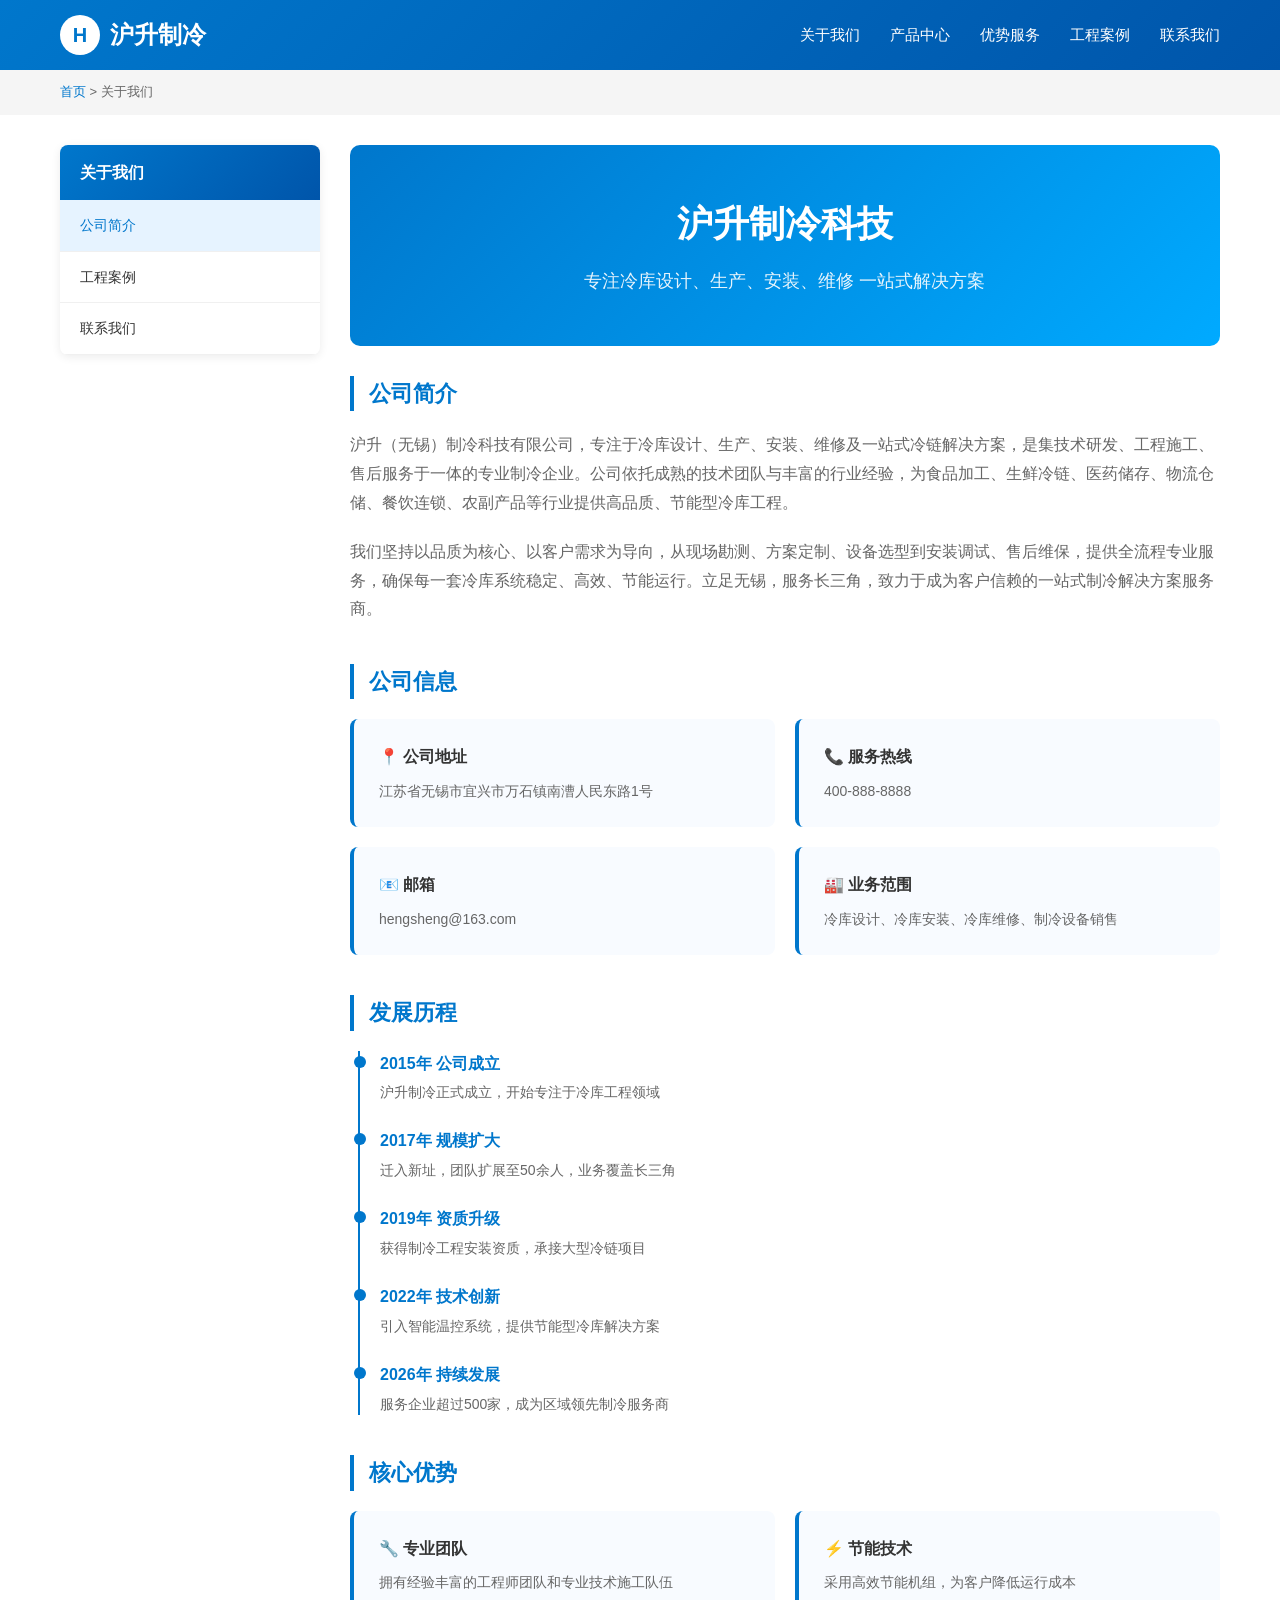
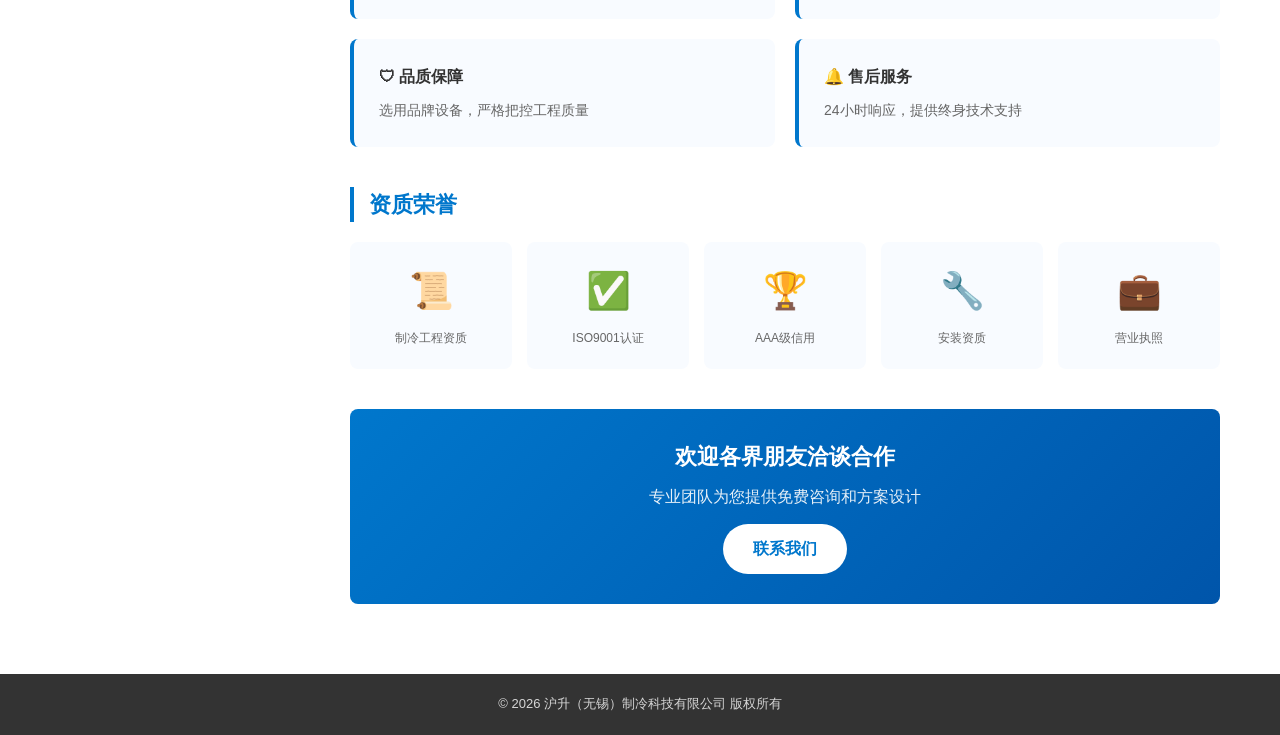
==== about.html @ b935eeec "Initial commit - 沪升制冷网站" ====
<!DOCTYPE html>
<html lang="zh-CN">
<head>
    <meta charset="UTF-8">
    <meta name="viewport" content="width=device-width, initial-scale=1.0">
    <title>关于我们_沪升制冷科技</title>
    <meta name="description" content="沪升制冷-专业冷库设计安装服务商">
    <style>
        * { margin: 0; padding: 0; box-sizing: border-box; }
        body { font-family: "Microsoft YaHei", "PingFang SC", sans-serif; color: #333; line-height: 1.6; }
        
        .header { background: linear-gradient(135deg, #0077cc 0%, #0055aa 100%); color: white; padding: 15px 0; position: fixed; top: 0; width: 100%; z-index: 1000; }
        .header-content { max-width: 1200px; margin: 0 auto; display: flex; justify-content: space-between; align-items: center; padding: 0 20px; }
        .logo { font-size: 24px; font-weight: bold; display: flex; align-items: center; }
        .logo-icon { width: 40px; height: 40px; background: white; border-radius: 50%; display: flex; align-items: center; justify-content: center; margin-right: 10px; color: #0077cc; font-weight: bold; font-size: 20px; }
        .nav { display: flex; gap: 30px; }
        .nav a { color: white; text-decoration: none; font-size: 15px; }
        
        .breadcrumb { background: #f5f5f5; padding: 12px 0; margin-top: 70px; }
        .breadcrumb-content { max-width: 1200px; margin: 0 auto; padding: 0 20px; font-size: 13px; color: #666; }
        .breadcrumb a { color: #0077cc; text-decoration: none; }
        
        .main { max-width: 1200px; margin: 0 auto; padding: 30px 20px; display: flex; gap: 30px; }
        .sidebar { width: 260px; flex-shrink: 0; }
        .sidebar-menu { background: white; border-radius: 8px; box-shadow: 0 2px 10px rgba(0,0,0,0.08); overflow: hidden; }
        .sidebar-menu h3 { background: linear-gradient(135deg, #0077cc 0%, #0055aa 100%); color: white; padding: 15px 20px; font-size: 16px; }
        .sidebar-menu ul { list-style: none; }
        .sidebar-menu li a { display: block; padding: 14px 20px; color: #333; text-decoration: none; border-bottom: 1px solid #f0f0f0; transition: all 0.3s; font-size: 14px; }
        .sidebar-menu li a:hover, .sidebar-menu li a.active { background: #e6f3ff; color: #0077cc; }
        
        .content { flex: 1; }
        
        .about-hero {
            background: linear-gradient(135deg, #0077cc 0%, #00aaff 100%);
            color: white;
            padding: 50px;
            border-radius: 10px;
            text-align: center;
            margin-bottom: 30px;
        }
        .about-hero h1 { font-size: 36px; margin-bottom: 15px; }
        .about-hero p { font-size: 18px; opacity: 0.9; }
        
        .section { margin-bottom: 40px; }
        .section h2 { font-size: 22px; color: #0077cc; border-left: 4px solid #0077cc; padding-left: 15px; margin-bottom: 20px; }
        
        .company-info { display: grid; grid-template-columns: repeat(2, 1fr); gap: 20px; }
        .info-card {
            background: #f8fbff;
            padding: 25px;
            border-radius: 8px;
            border-left: 4px solid #0077cc;
        }
        .info-card h3 { color: #333; font-size: 16px; margin-bottom: 10px; }
        .info-card p { color: #666; font-size: 14px; }
        
        .timeline { position: relative; padding-left: 30px; }
        .timeline::before {
            content: '';
            position: absolute;
            left: 8px;
            top: 0;
            bottom: 0;
            width: 2px;
            background: #0077cc;
        }
        .timeline-item { position: relative; margin-bottom: 25px; }
        .timeline-item::before {
            content: '';
            position: absolute;
            left: -26px;
            top: 5px;
            width: 12px;
            height: 12px;
            background: #0077cc;
            border-radius: 50%;
        }
        .timeline-item h4 { color: #0077cc; font-size: 16px; margin-bottom: 5px; }
        .timeline-item p { color: #666; font-size: 14px; }
        
        .team { display: grid; grid-template-columns: repeat(4, 1fr); gap: 20px; }
        .team-member {
            text-align: center;
            padding: 20px;
            background: white;
            border-radius: 10px;
            box-shadow: 0 2px 10px rgba(0,0,0,0.08);
        }
        .team-avatar {
            width: 80px;
            height: 80px;
            background: linear-gradient(135deg, #0077cc 0%, #00aaff 100%);
            border-radius: 50%;
            margin: 0 auto 15px;
            display: flex;
            align-items: center;
            justify-content: center;
            font-size: 32px;
            color: white;
        }
        .team-member h4 { color: #333; font-size: 15px; margin-bottom: 5px; }
        .team-member p { color: #666; font-size: 13px; }
        
        .honor { display: grid; grid-template-columns: repeat(5, 1fr); gap: 15px; }
        .honor-item {
            text-align: center;
            padding: 20px;
            background: #f8fbff;
            border-radius: 8px;
        }
        .honor-icon { font-size: 36px; margin-bottom: 10px; }
        .honor-item p { color: #666; font-size: 12px; }
        
        .cta {
            background: linear-gradient(135deg, #0077cc 0%, #0055aa 100%);
            color: white;
            padding: 30px;
            border-radius: 8px;
            text-align: center;
            margin-top: 30px;
        }
        .cta h3 { font-size: 22px; margin-bottom: 10px; }
        .cta p { opacity: 0.9; margin-bottom: 15px; }
        .cta-btn { display: inline-block; background: white; color: #0077cc; padding: 12px 30px; border-radius: 25px; text-decoration: none; font-weight: bold; }
        
        .footer { background: #333; color: white; text-align: center; padding: 20px; margin-top: 40px; }
        .footer p { font-size: 13px; opacity: 0.8; }
        
        @media (max-width: 768px) {
            .main { flex-direction: column; }
            .sidebar { width: 100%; }
            .company-info, .team, .honor { grid-template-columns: 1fr; }
            .nav { display: none; }
        }
    </style>
</head>
<body>
    <header class="header">
        <div class="header-content">
            <div class="logo"><div class="logo-icon">H</div><span>沪升制冷</span></div>
            <nav class="nav">
                <a href="index.html#about">关于我们</a>
                <a href="index.html#products">产品中心</a>
                <a href="index.html#advantages">优势服务</a>
                <a href="cases.html">工程案例</a>
                <a href="index.html#contact">联系我们</a>
            </nav>
        </div>
    </header>

    <div class="breadcrumb">
        <div class="breadcrumb-content">
            <a href="index.html">首页</a> > 关于我们
        </div>
    </div>

    <div class="main">
        <aside class="sidebar">
            <div class="sidebar-menu">
                <h3>关于我们</h3>
                <ul>
                    <li><a href="about.html" class="active">公司简介</a></li>
                    <li><a href="cases.html">工程案例</a></li>
                    <li><a href="index.html#contact">联系我们</a></li>
                </ul>
            </div>
        </aside>

        <main class="content">
            <div class="about-hero">
                <h1>沪升制冷科技</h1>
                <p>专注冷库设计、生产、安装、维修 一站式解决方案</p>
            </div>

            <div class="section">
                <h2>公司简介</h2>
                <p style="color: #666; line-height: 1.8; margin-bottom: 20px;">
                    沪升（无锡）制冷科技有限公司，专注于冷库设计、生产、安装、维修及一站式冷链解决方案，是集技术研发、工程施工、售后服务于一体的专业制冷企业。公司依托成熟的技术团队与丰富的行业经验，为食品加工、生鲜冷链、医药储存、物流仓储、餐饮连锁、农副产品等行业提供高品质、节能型冷库工程。
                </p>
                <p style="color: #666; line-height: 1.8;">
                    我们坚持以品质为核心、以客户需求为导向，从现场勘测、方案定制、设备选型到安装调试、售后维保，提供全流程专业服务，确保每一套冷库系统稳定、高效、节能运行。立足无锡，服务长三角，致力于成为客户信赖的一站式制冷解决方案服务商。
                </p>
            </div>

            <div class="section">
                <h2>公司信息</h2>
                <div class="company-info">
                    <div class="info-card">
                        <h3>📍 公司地址</h3>
                        <p>江苏省无锡市宜兴市万石镇南漕人民东路1号</p>
                    </div>
                    <div class="info-card">
                        <h3>📞 服务热线</h3>
                        <p>400-888-8888</p>
                    </div>
                    <div class="info-card">
                        <h3>📧 邮箱</h3>
                        <p>hengsheng@163.com</p>
                    </div>
                    <div class="info-card">
                        <h3>🏭 业务范围</h3>
                        <p>冷库设计、冷库安装、冷库维修、制冷设备销售</p>
                    </div>
                </div>
            </div>

            <div class="section">
                <h2>发展历程</h2>
                <div class="timeline">
                    <div class="timeline-item">
                        <h4>2015年 公司成立</h4>
                        <p>沪升制冷正式成立，开始专注于冷库工程领域</p>
                    </div>
                    <div class="timeline-item">
                        <h4>2017年 规模扩大</h4>
                        <p>迁入新址，团队扩展至50余人，业务覆盖长三角</p>
                    </div>
                    <div class="timeline-item">
                        <h4>2019年 资质升级</h4>
                        <p>获得制冷工程安装资质，承接大型冷链项目</p>
                    </div>
                    <div class="timeline-item">
                        <h4>2022年 技术创新</h4>
                        <p>引入智能温控系统，提供节能型冷库解决方案</p>
                    </div>
                    <div class="timeline-item">
                        <h4>2026年 持续发展</h4>
                        <p>服务企业超过500家，成为区域领先制冷服务商</p>
                    </div>
                </div>
            </div>

            <div class="section">
                <h2>核心优势</h2>
                <div class="company-info">
                    <div class="info-card">
                        <h3>🔧 专业团队</h3>
                        <p>拥有经验丰富的工程师团队和专业技术施工队伍</p>
                    </div>
                    <div class="info-card">
                        <h3>⚡ 节能技术</h3>
                        <p>采用高效节能机组，为客户降低运行成本</p>
                    </div>
                    <div class="info-card">
                        <h3>🛡 品质保障</h3>
                        <p>选用品牌设备，严格把控工程质量</p>
                    </div>
                    <div class="info-card">
                        <h3>🔔 售后服务</h3>
                        <p>24小时响应，提供终身技术支持</p>
                    </div>
                </div>
            </div>

            <div class="section">
                <h2>资质荣誉</h2>
                <div class="honor">
                    <div class="honor-item">
                        <div class="honor-icon">📜</div>
                        <p>制冷工程资质</p>
                    </div>
                    <div class="honor-item">
                        <div class="honor-icon">✅</div>
                        <p>ISO9001认证</p>
                    </div>
                    <div class="honor-item">
                        <div class="honor-icon">🏆</div>
                        <p>AAA级信用</p>
                    </div>
                    <div class="honor-item">
                        <div class="honor-icon">🔧</div>
                        <p>安装资质</p>
                    </div>
                    <div class="honor-item">
                        <div class="honor-icon">💼</div>
                        <p>营业执照</p>
                    </div>
                </div>
            </div>

            <div class="cta">
                <h3>欢迎各界朋友洽谈合作</h3>
                <p>专业团队为您提供免费咨询和方案设计</p>
                <a href="index.html#contact" class="cta-btn">联系我们</a>
            </div>
        </main>
    </div>

    <footer class="footer">
        <p>© 2026 沪升（无锡）制冷科技有限公司 版权所有</p>
    </footer>
</body>
</html>
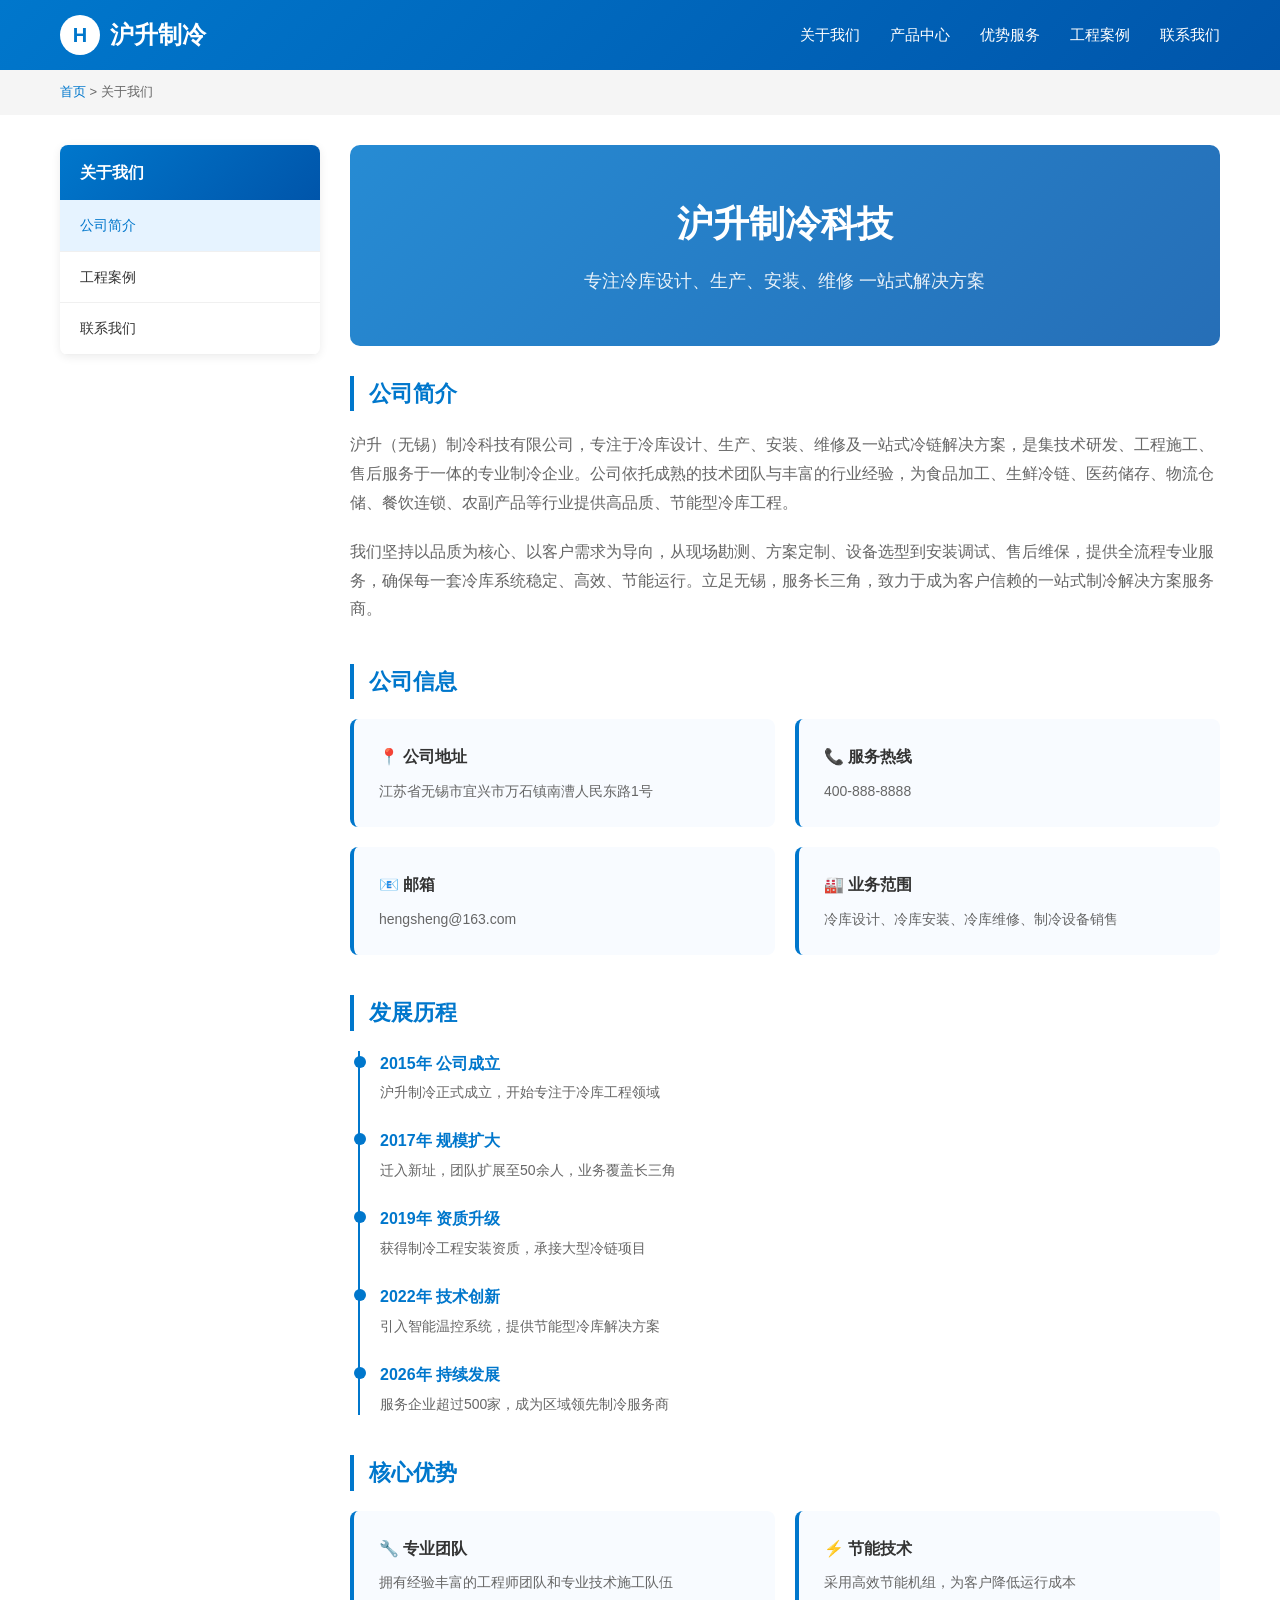
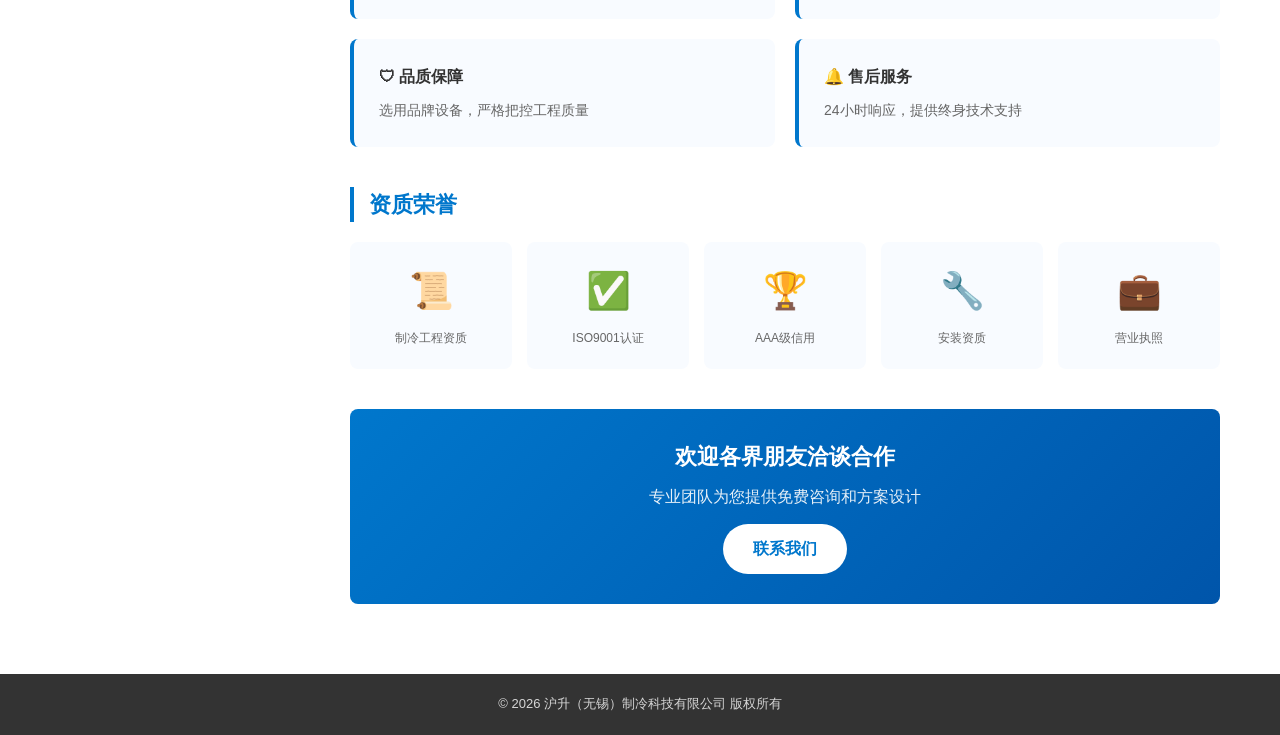
==== commit 6fd2a61b: "Update with real cold storage images from Pexels" ====
--- a/about.html
+++ b/about.html
@@ -31,7 +31,7 @@
         .content { flex: 1; }
         
         .about-hero {
-            background: linear-gradient(135deg, #0077cc 0%, #00aaff 100%);
+            background: linear-gradient(135deg, rgba(0,119,204,0.85) 0%, rgba(0,85,170,0.85) 100%), url('https://images.pexels.com/photos/4259165/pexels-photo-4259165.jpeg?w=1200&h=400&fit=crop') center/cover;
             color: white;
             padding: 50px;
             border-radius: 10px;
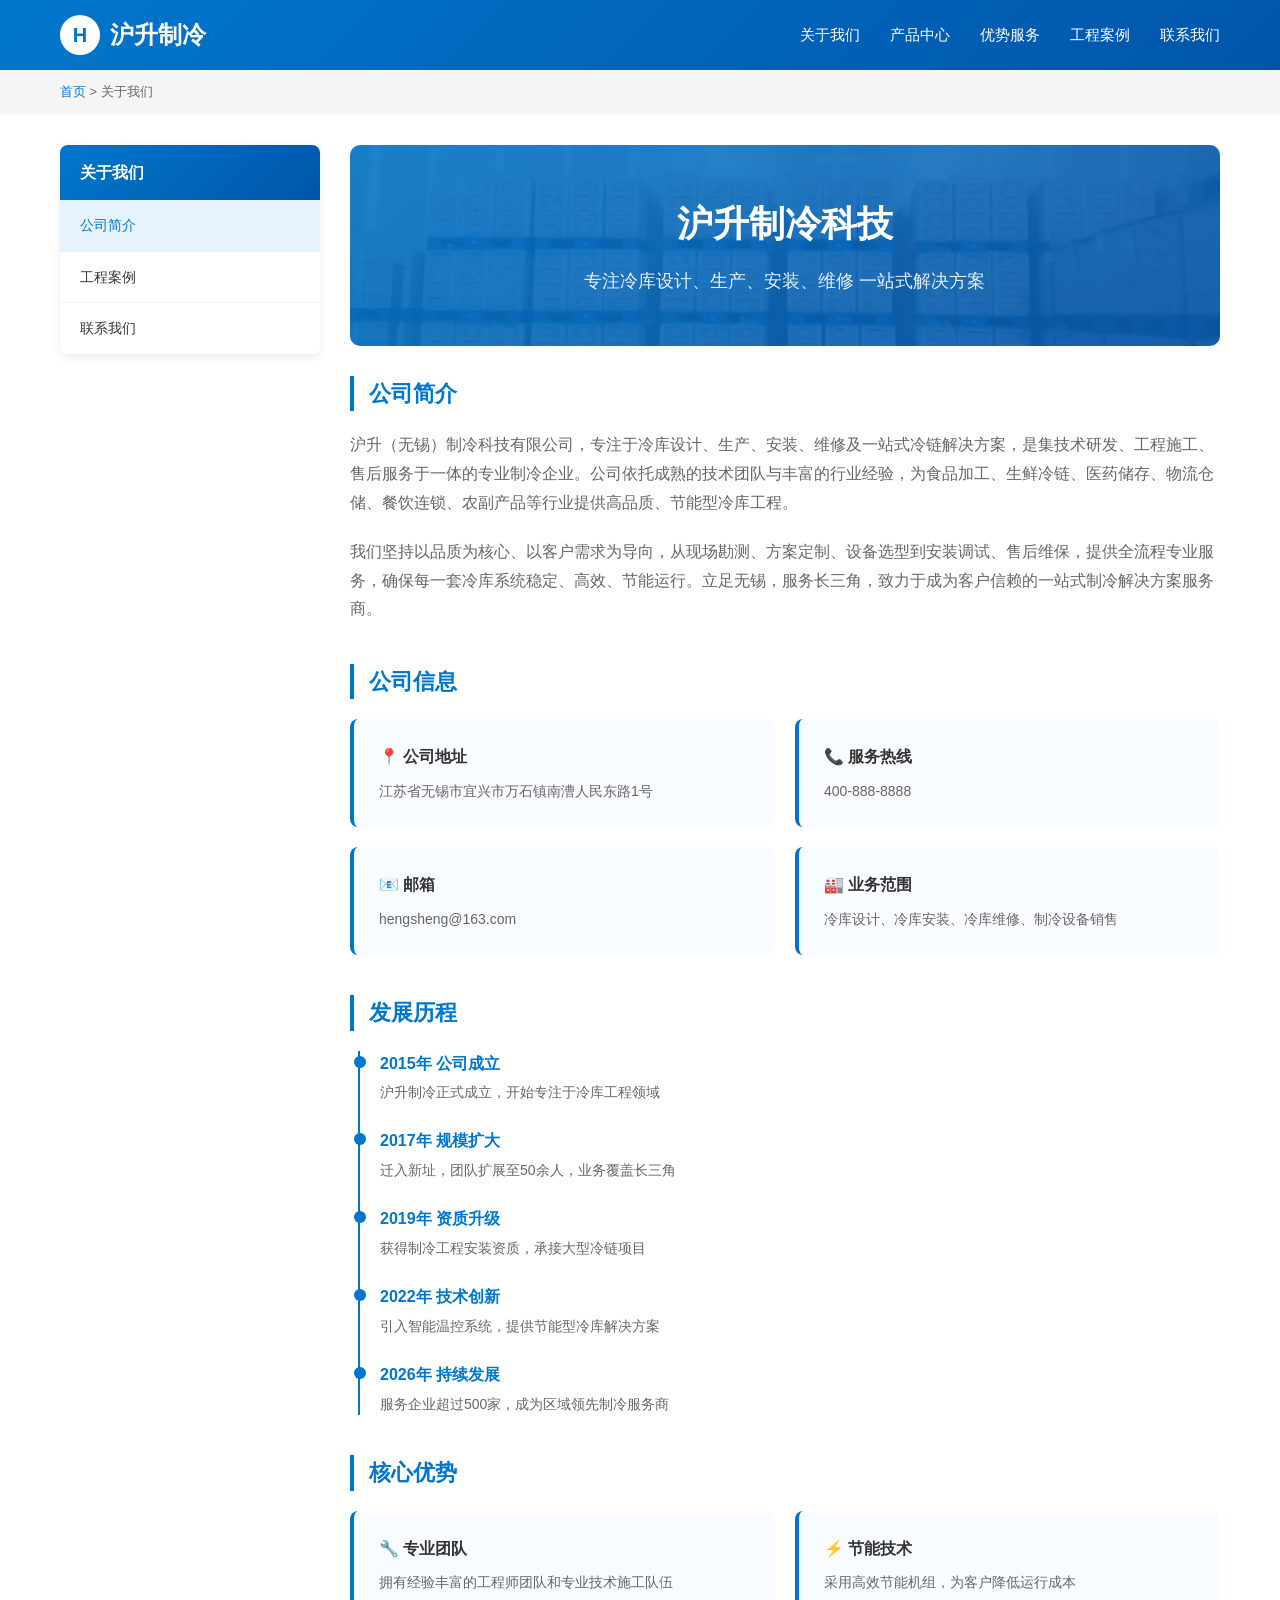
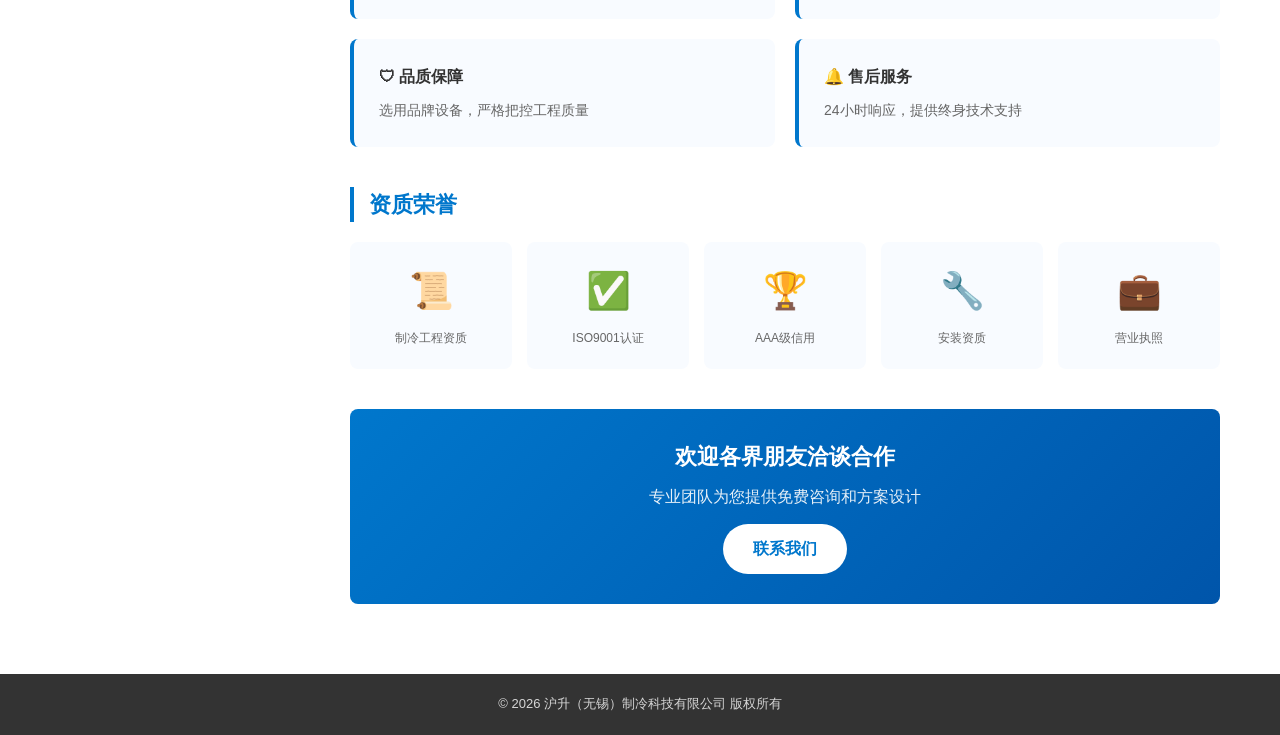
==== commit 8358e290: "Use real cold storage photos from 刘建华 account" ====
--- a/about.html
+++ b/about.html
@@ -31,7 +31,7 @@
         .content { flex: 1; }
         
         .about-hero {
-            background: linear-gradient(135deg, rgba(0,119,204,0.85) 0%, rgba(0,85,170,0.85) 100%), url('https://images.pexels.com/photos/4259165/pexels-photo-4259165.jpeg?w=1200&h=400&fit=crop') center/cover;
+            background: linear-gradient(135deg, rgba(0,119,204,0.85) 0%, rgba(0,85,170,0.85) 100%), url('images/保鲜冷库1.jpg') center/cover;
             color: white;
             padding: 50px;
             border-radius: 10px;
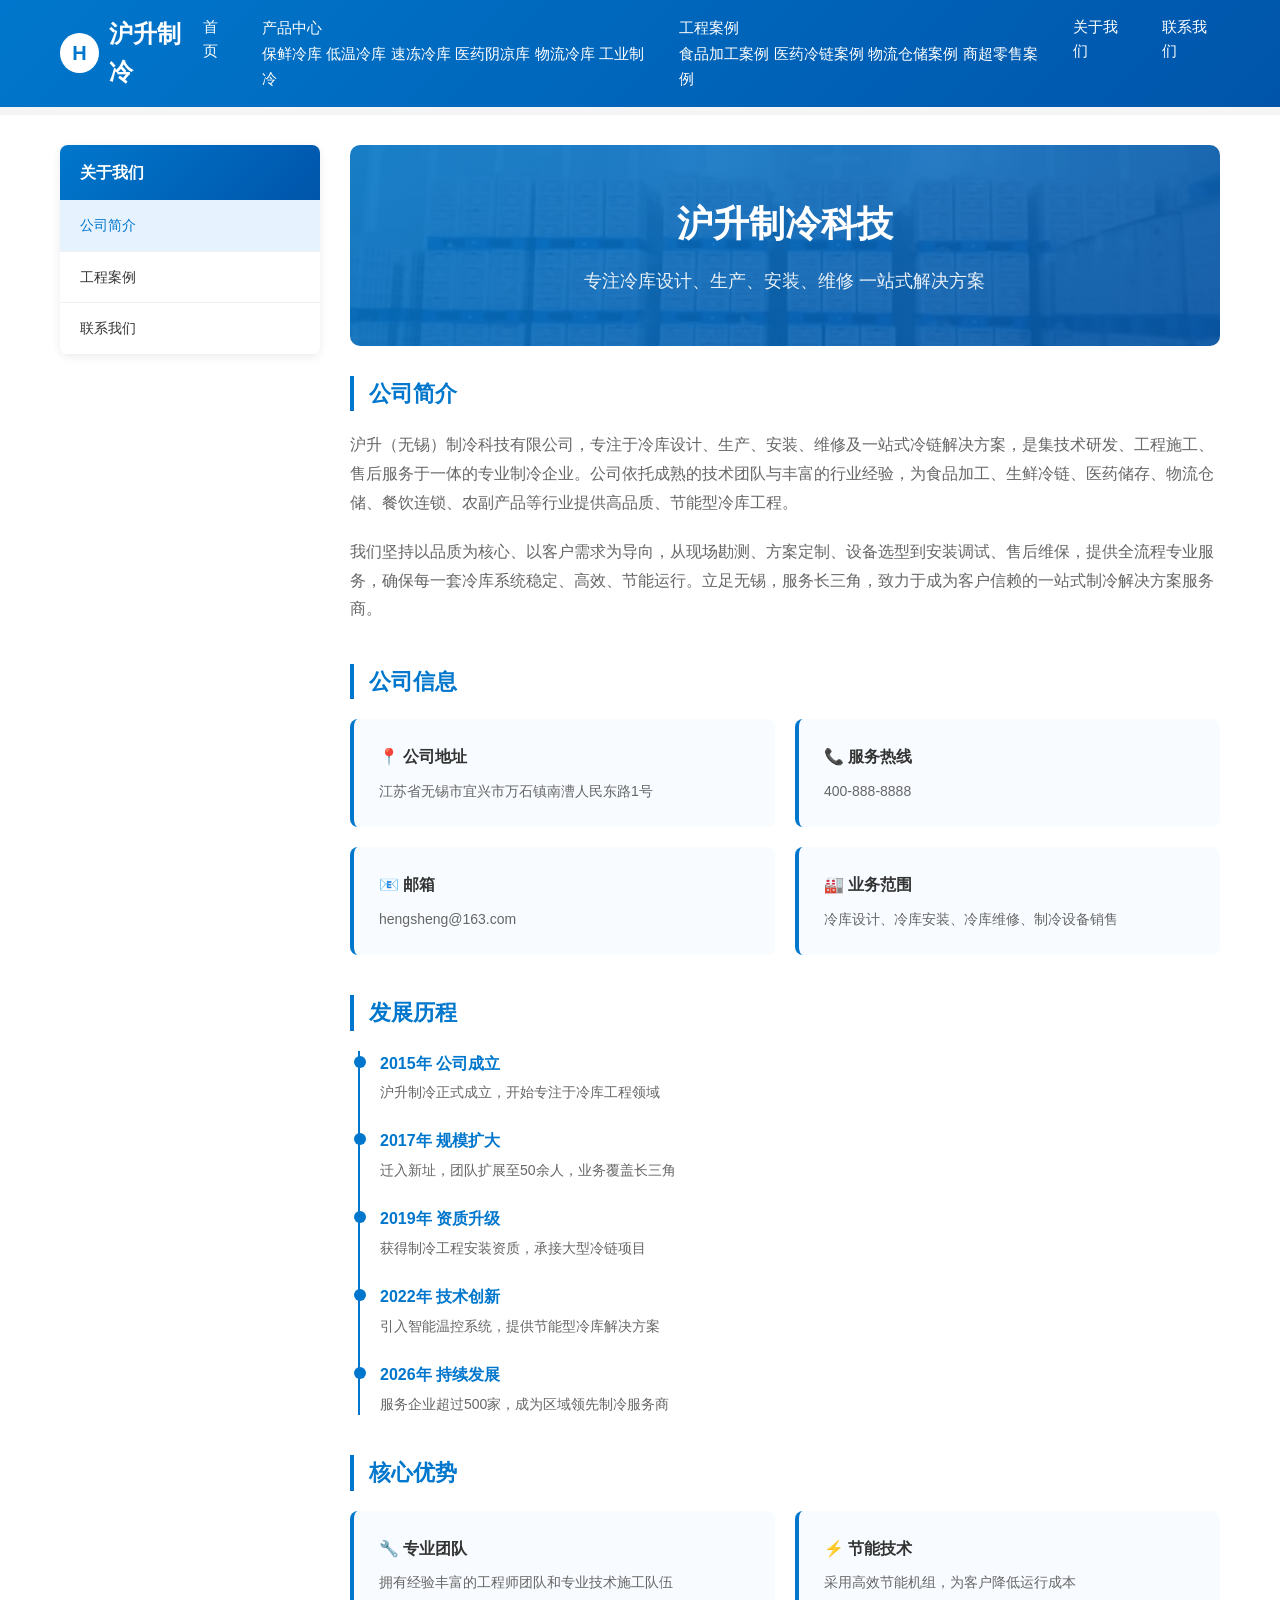
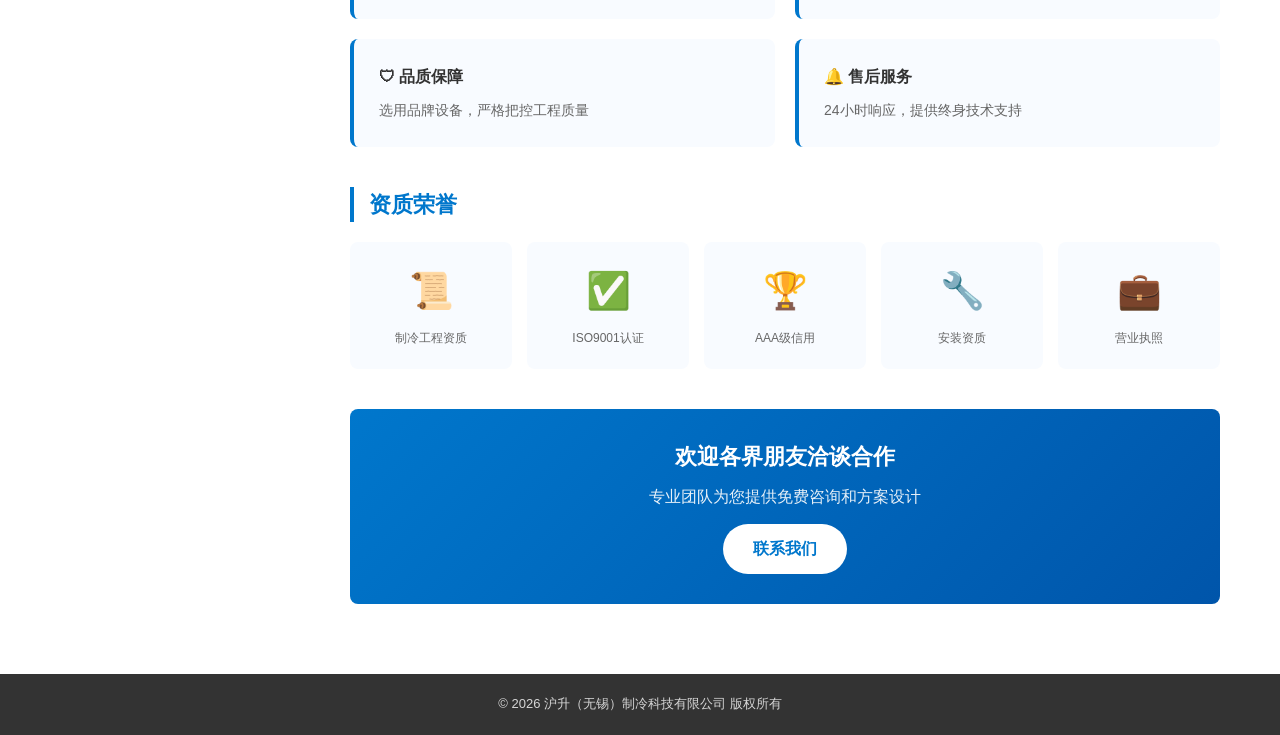
==== commit 3c1ba3ab: "添加下拉菜单和完善工程案例页面" ====
--- a/about.html
+++ b/about.html
@@ -139,10 +139,28 @@
         <div class="header-content">
             <div class="logo"><div class="logo-icon">H</div><span>沪升制冷</span></div>
             <nav class="nav">
-                <a href="index.html#about">关于我们</a>
-                <a href="index.html#products">产品中心</a>
-                <a href="index.html#advantages">优势服务</a>
-                <a href="cases.html">工程案例</a>
+                <a href="index.html">首页</a>
+                <div class="dropdown">
+                    <a href="index.html#products">产品中心</a>
+                    <div class="dropdown-content">
+                        <a href="product-baoxian.html">保鲜冷库</a>
+                        <a href="product-diwen.html">低温冷库</a>
+                        <a href="product-sudong.html">速冻冷库</a>
+                        <a href="product-yiyao.html">医药阴凉库</a>
+                        <a href="product-wuliu.html">物流冷库</a>
+                        <a href="product-gongye.html">工业制冷</a>
+                    </div>
+                </div>
+                <div class="dropdown">
+                    <a href="cases.html">工程案例</a>
+                    <div class="dropdown-content">
+                        <a href="case-meat.html">食品加工案例</a>
+                        <a href="case-yiyao.html">医药冷链案例</a>
+                        <a href="case-wuliu.html">物流仓储案例</a>
+                        <a href="case-shengxian.html">商超零售案例</a>
+                    </div>
+                </div>
+                <a href="about.html">关于我们</a>
                 <a href="index.html#contact">联系我们</a>
             </nav>
         </div>
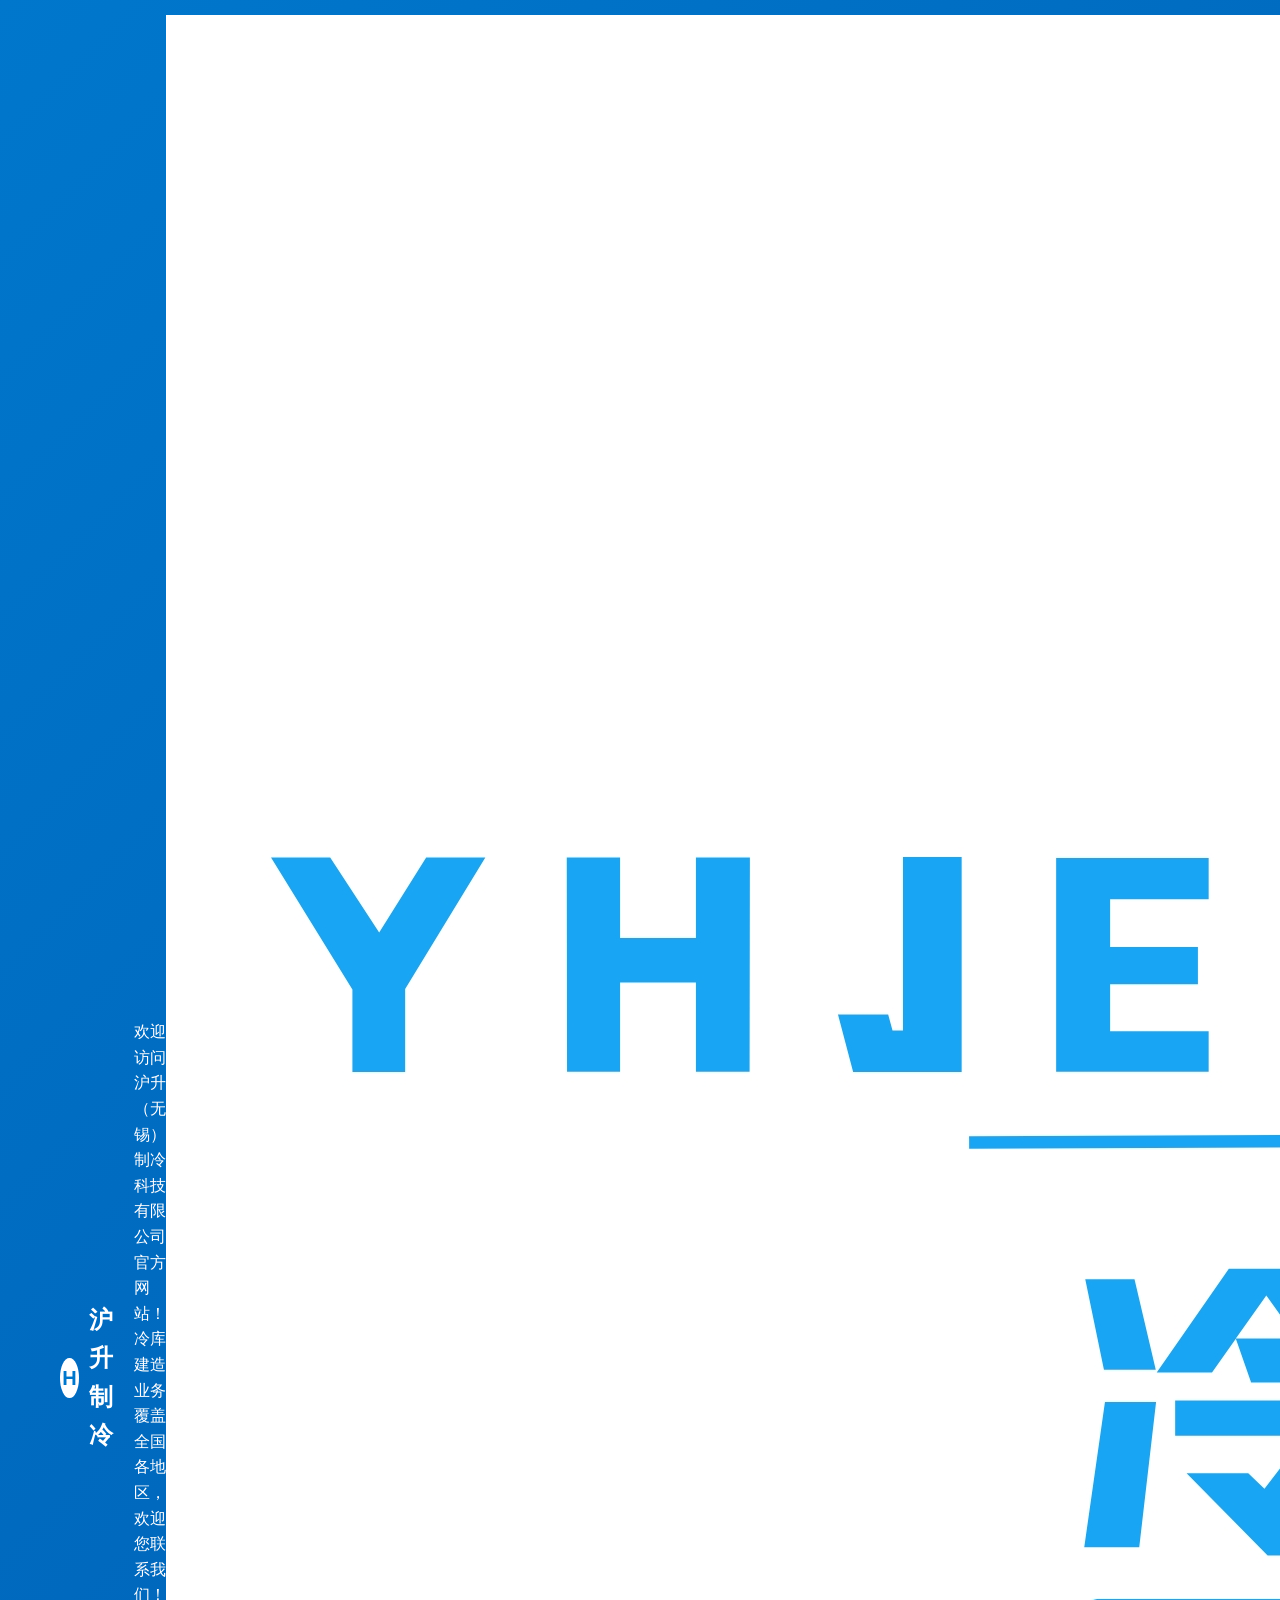
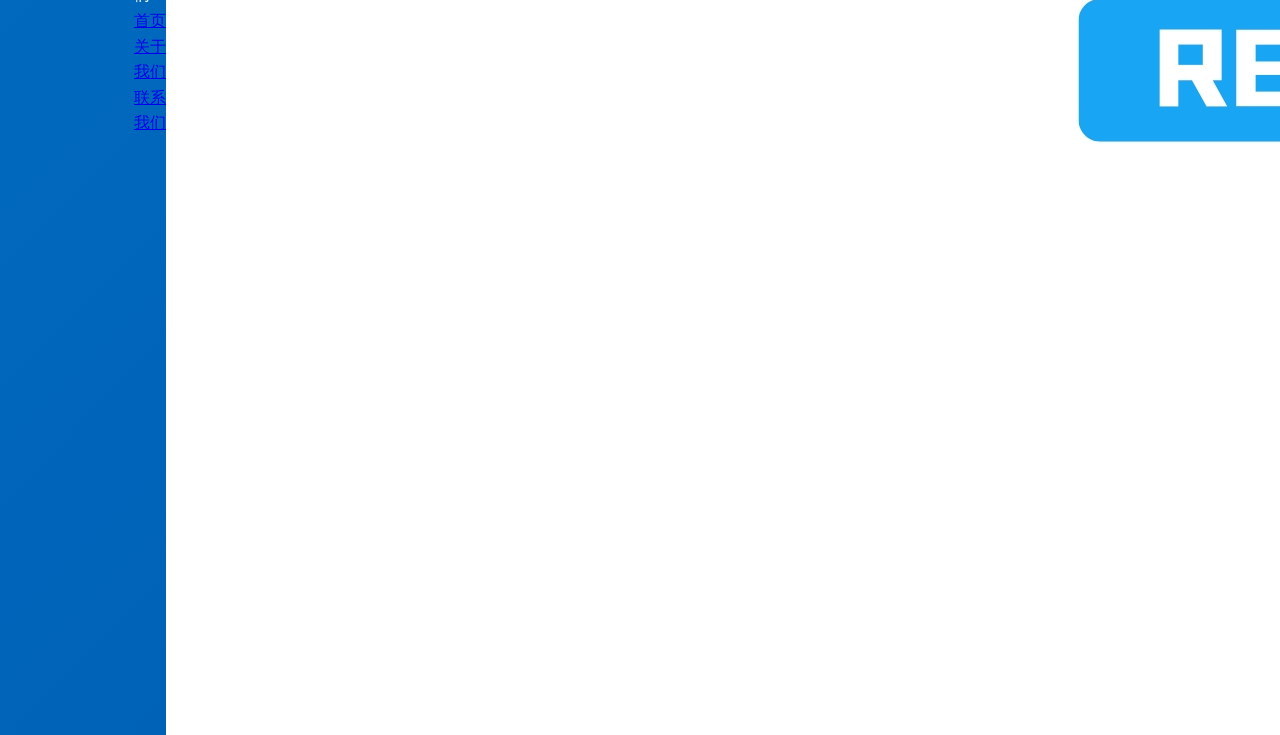
==== commit f03c79be: "统一所有页面导航栏样式" ====
--- a/about.html
+++ b/about.html
@@ -138,31 +138,72 @@
     <header class="header">
         <div class="header-content">
             <div class="logo"><div class="logo-icon">H</div><span>沪升制冷</span></div>
-            <nav class="nav">
+                <!-- 顶部辅助栏 -->
+    <div class="top-bar">
+        <div class="top-bar-content">
+            <div class="top-bar-left">
+                欢迎访问沪升（无锡）制冷科技有限公司官方网站！冷库建造业务覆盖全国各地区，欢迎您联系我们！
+            </div>
+            <div class="top-bar-right">
                 <a href="index.html">首页</a>
-                <div class="dropdown">
-                    <a href="index.html#products">产品中心</a>
-                    <div class="dropdown-content">
-                        <a href="product-baoxian.html">保鲜冷库</a>
-                        <a href="product-diwen.html">低温冷库</a>
-                        <a href="product-sudong.html">速冻冷库</a>
-                        <a href="product-yiyao.html">医药阴凉库</a>
-                        <a href="product-wuliu.html">物流冷库</a>
-                        <a href="product-gongye.html">工业制冷</a>
-                    </div>
-                </div>
-                <div class="dropdown">
-                    <a href="cases.html">工程案例</a>
-                    <div class="dropdown-content">
-                        <a href="case-meat.html">食品加工案例</a>
-                        <a href="case-yiyao.html">医药冷链案例</a>
-                        <a href="case-wuliu.html">物流仓储案例</a>
-                        <a href="case-shengxian.html">商超零售案例</a>
-                    </div>
-                </div>
                 <a href="about.html">关于我们</a>
                 <a href="index.html#contact">联系我们</a>
-            </nav>
+            </div>
+        </div>
+    </div>
+
+    <!-- 主头部区域 -->
+    <div class="main-header">
+        <div class="header-main">
+            <div class="logo-section">
+                <img src="logo.jpg" alt="沪升制冷">
+                <div class="logo-text">
+                    <h1>沪升制冷</h1>
+                    <p>HUSHENG REFRIGERATION</p>
+                </div>
+            </div>
+            <div class="header-tagline">
+                <h2>冷库设计安装一体化解决方案建造商</h2>
+                <p>专业冷库建设 | 全国销售 | 免费报价</p>
+                <div class="en">Cold Storage Design & Construction</div>
+            </div>
+            <div class="header-contact">
+                <div class="label">全国客服咨询热线</div>
+                <div class="phone">400-888-8888</div>
+            </div>
+        </div>
+    </div>
+
+    <!-- 主导航栏 -->
+    <div class="main-nav">
+        <div class="nav-content">
+            <a href="index.html" class="active">首页</a>
+            <div class="dropdown">
+                <a href="index.html#products">产品中心</a>
+                <div class="dropdown-content">
+                    <a href="product-baoxian.html">保鲜冷库</a>
+                    <a href="product-diwen.html">低温冷库</a>
+                    <a href="product-sudong.html">速冻冷库</a>
+                    <a href="product-yiyao.html">医药阴凉库</a>
+                    <a href="product-wuliu.html">物流冷库</a>
+                    <a href="product-gongye.html">工业制冷</a>
+                </div>
+            </div>
+            <div class="dropdown">
+                <a href="cases.html">工程案例</a>
+                <div class="dropdown-content">
+                    <a href="case-meat.html">食品加工案例</a>
+                    <a href="case-yiyao.html">医药冷链案例</a>
+                    <a href="case-wuliu.html">物流仓储案例</a>
+                    <a href="case-shengxian.html">商超零售案例</a>
+                </div>
+            </div>
+            <a href="about.html">关于我们</a>
+            <a href="index.html#contact" class="hot">联系我们</a>
+        </div>
+    </div>
+
+    <!-- 主内容区 -->
         </div>
     </header>
 
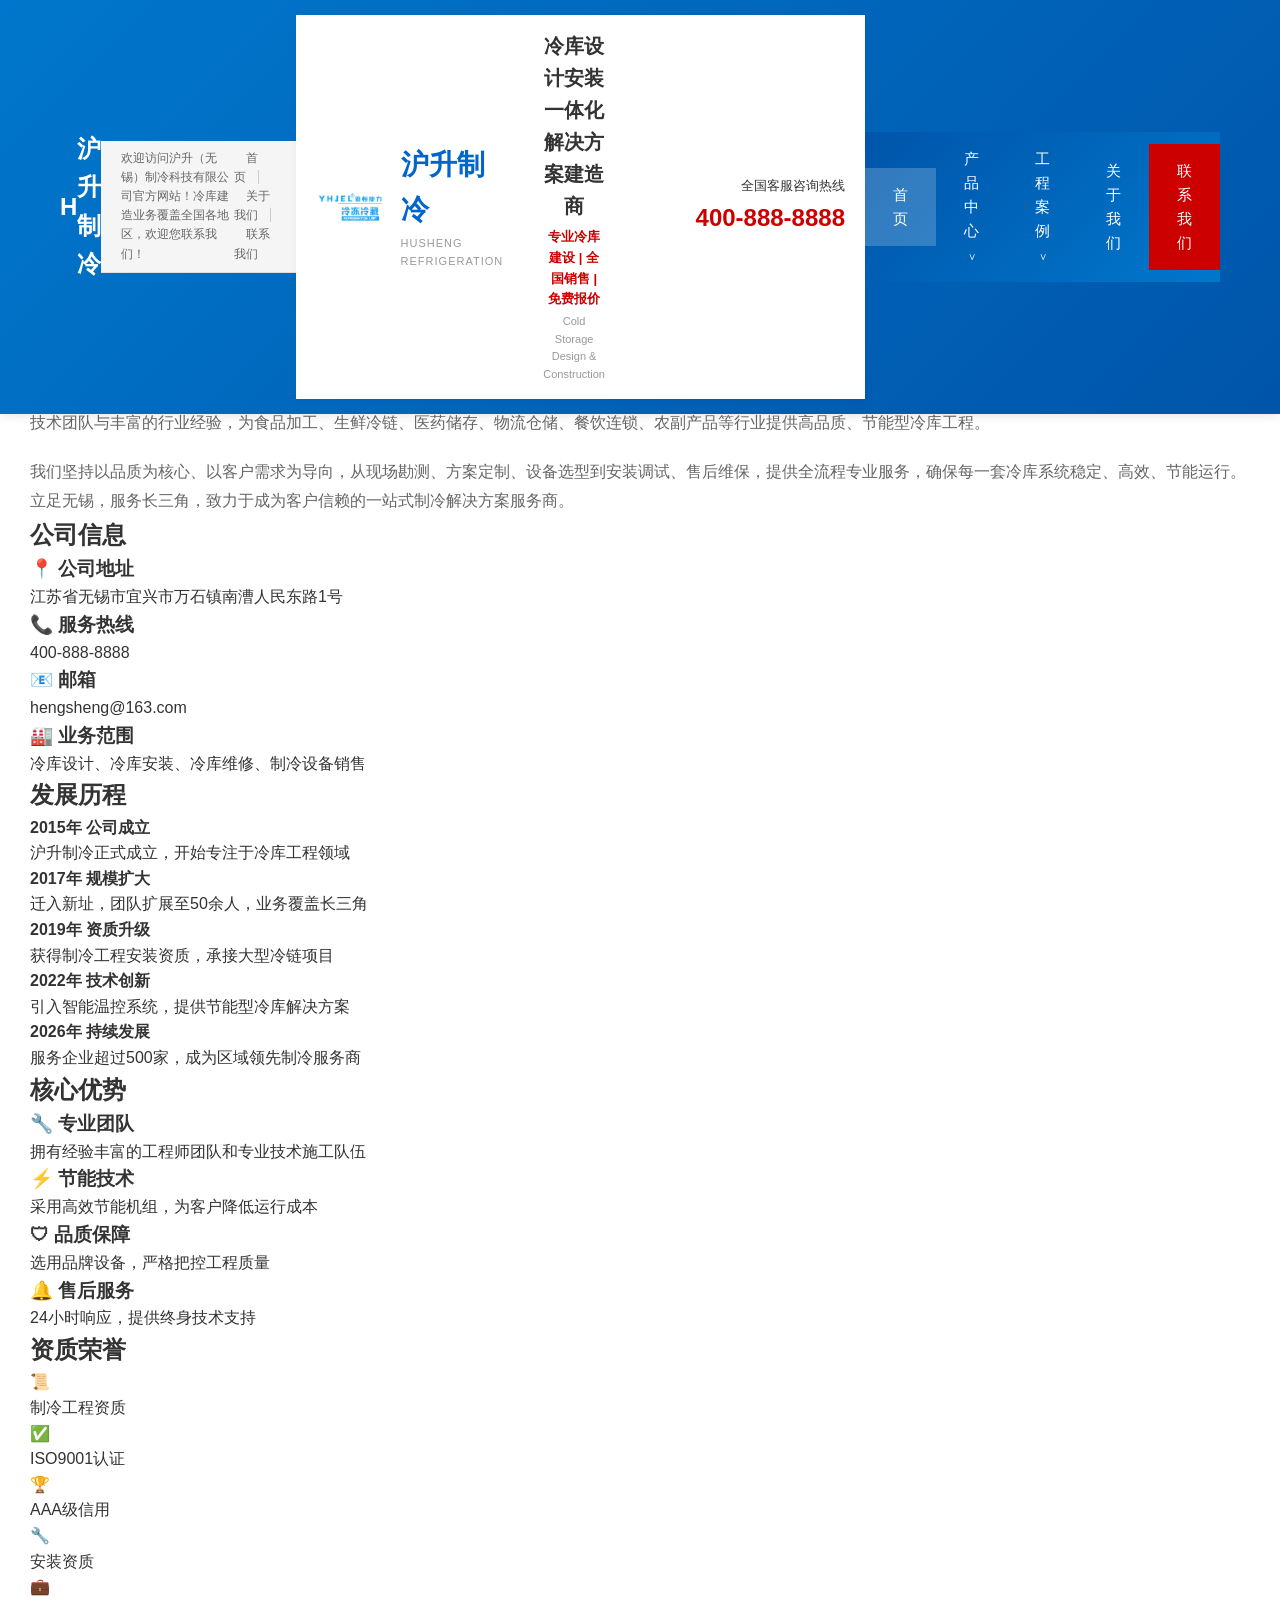
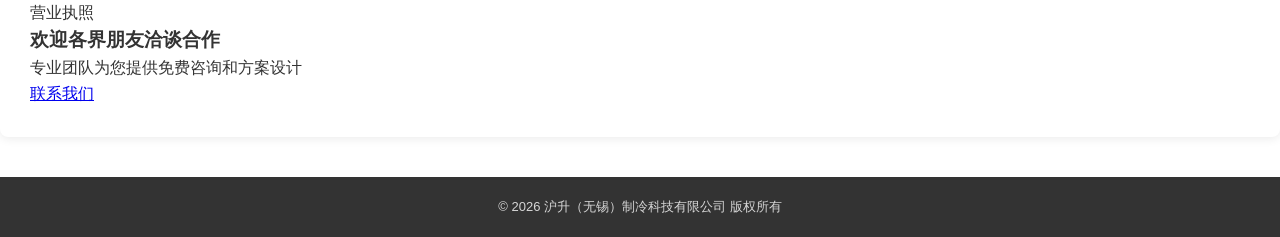
==== commit 726b24e1: "修复下拉菜单CSS样式" ====
--- a/about.html
+++ b/about.html
@@ -6,133 +6,718 @@
     <title>关于我们_沪升制冷科技</title>
     <meta name="description" content="沪升制冷-专业冷库设计安装服务商">
     <style>
-        * { margin: 0; padding: 0; box-sizing: border-box; }
-        body { font-family: "Microsoft YaHei", "PingFang SC", sans-serif; color: #333; line-height: 1.6; }
-        
-        .header { background: linear-gradient(135deg, #0077cc 0%, #0055aa 100%); color: white; padding: 15px 0; position: fixed; top: 0; width: 100%; z-index: 1000; }
-        .header-content { max-width: 1200px; margin: 0 auto; display: flex; justify-content: space-between; align-items: center; padding: 0 20px; }
-        .logo { font-size: 24px; font-weight: bold; display: flex; align-items: center; }
-        .logo-icon { width: 40px; height: 40px; background: white; border-radius: 50%; display: flex; align-items: center; justify-content: center; margin-right: 10px; color: #0077cc; font-weight: bold; font-size: 20px; }
-        .nav { display: flex; gap: 30px; }
-        .nav a { color: white; text-decoration: none; font-size: 15px; }
-        
-        .breadcrumb { background: #f5f5f5; padding: 12px 0; margin-top: 70px; }
-        .breadcrumb-content { max-width: 1200px; margin: 0 auto; padding: 0 20px; font-size: 13px; color: #666; }
-        .breadcrumb a { color: #0077cc; text-decoration: none; }
-        
-        .main { max-width: 1200px; margin: 0 auto; padding: 30px 20px; display: flex; gap: 30px; }
-        .sidebar { width: 260px; flex-shrink: 0; }
-        .sidebar-menu { background: white; border-radius: 8px; box-shadow: 0 2px 10px rgba(0,0,0,0.08); overflow: hidden; }
-        .sidebar-menu h3 { background: linear-gradient(135deg, #0077cc 0%, #0055aa 100%); color: white; padding: 15px 20px; font-size: 16px; }
-        .sidebar-menu ul { list-style: none; }
-        .sidebar-menu li a { display: block; padding: 14px 20px; color: #333; text-decoration: none; border-bottom: 1px solid #f0f0f0; transition: all 0.3s; font-size: 14px; }
-        .sidebar-menu li a:hover, .sidebar-menu li a.active { background: #e6f3ff; color: #0077cc; }
-        
-        .content { flex: 1; }
-        
-        .about-hero {
-            background: linear-gradient(135deg, rgba(0,119,204,0.85) 0%, rgba(0,85,170,0.85) 100%), url('images/保鲜冷库1.jpg') center/cover;
+        * {
+            margin: 0;
+            padding: 0;
+            box-sizing: border-box;
+        }
+        
+        body {
+            font-family: "Microsoft YaHei", "PingFang SC", sans-serif;
+            color: #333;
+            line-height: 1.6;
+        }
+        
+        /* 顶部导航 */
+        .header {
+            background: linear-gradient(135deg, #0077cc 0%, #0055aa 100%);
             color: white;
-            padding: 50px;
-            border-radius: 10px;
+            padding: 15px 0;
+            position: fixed;
+            top: 0;
+            width: 100%;
+            z-index: 1000;
+            box-shadow: 0 2px 10px rgba(0,0,0,0.1);
+        }
+        
+        .header-content {
+            max-width: 1200px;
+            margin: 0 auto;
+            display: flex;
+            justify-content: space-between;
+            align-items: center;
+            padding: 0 20px;
+        }
+        
+        .logo {
+            font-size: 24px;
+            font-weight: bold;
+            display: flex;
+            align-items: center;
+        }
+        
+        .logo img {
+            width: 40px;
+            height: 40px;
+            border-radius: 50%;
+            margin-right: 10px;
+            object-fit: contain;
+            background: white;
+            padding: 2px;
+        }
+        
+        .nav {
+            display: flex;
+            gap: 30px;
+            align-items: center;
+        }
+        
+        .nav a {
+            color: white;
+            text-decoration: none;
+            font-size: 15px;
+            transition: opacity 0.3s;
+            padding: 5px 0;
+        }
+        
+        .nav a:hover {
+            opacity: 0.8;
+        }
+        
+        /* 下拉菜单 */
+        .dropdown {
+            position: relative;
+        }
+        
+        .dropdown-content {
+            display: none;
+            position: absolute;
+            top: 100%;
+            left: 50%;
+            transform: translateX(-50%);
+            background: white;
+            min-width: 180px;
+            box-shadow: 0 4px 15px rgba(0,0,0,0.15);
+            border-radius: 8px;
+            overflow: hidden;
+            z-index: 1001;
+        }
+        
+        .dropdown:hover .dropdown-content {
+            display: block;
+        }
+        
+        .dropdown-content a {
+            display: block;
+            padding: 12px 20px;
+            color: #333 !important;
+            font-size: 14px !important;
+            border-bottom: 1px solid #f0f0f0;
+            transition: all 0.3s;
+        }
+        
+        .dropdown-content a:last-child {
+            border-bottom: none;
+        }
+        
+        .dropdown-content a:hover {
+            background: #0077cc !important;
+            color: white !important;
+        }
+        
+        .dropdown > a::after {
+            content: ' ▼';
+            font-size: 10px;
+        }
+        
+        /* 主内容区 */
+        .main-container {
+            max-width: 1200px;
+            margin: 0 auto;
+            display: flex;
+            gap: 20px;
+            padding: 20px;
+            min-height: calc(100vh - 70px);
+        }
+        
+        /* 左侧导航 */
+        .sidebar {
+            width: 220px;
+            flex-shrink: 0;
+        }
+        
+        .sidebar-menu {
+            background: white;
+            border-radius: 8px;
+            box-shadow: 0 2px 10px rgba(0,0,0,0.08);
+            overflow: hidden;
+        }
+        
+        .sidebar-menu h3 {
+            background: linear-gradient(135deg, #0077cc 0%, #0055aa 100%);
+            color: white;
+            padding: 15px 20px;
+            font-size: 16px;
+        }
+        
+        .sidebar-menu ul {
+            list-style: none;
+        }
+        
+        .sidebar-menu li a {
+            display: block;
+            padding: 14px 20px;
+            color: #333;
+            text-decoration: none;
+            border-bottom: 1px solid #f0f0f0;
+            transition: all 0.3s;
+            font-size: 14px;
+        }
+        
+        .sidebar-menu li a:hover,
+        .sidebar-menu li a.active {
+            background: #e6f3ff;
+            color: #0077cc;
+            padding-left: 25px;
+        }
+        
+        /* 右侧内容 */
+        .content {
+            flex: 1;
+            background: white;
+            border-radius: 8px;
+            box-shadow: 0 2px 10px rgba(0,0,0,0.08);
+            padding: 30px;
+        }
+        
+        /* Banner */
+        .banner {
+            width: 100%;
+            height: 350px;
+            background: linear-gradient(135deg, rgba(0,119,204,0.85) 0%, rgba(0,85,170,0.85) 100%),
+                        url('images/banner_main.jpg') center/cover no-repeat;
+            border-radius: 8px;
+            margin-bottom: 30px;
+            display: flex;
+            align-items: center;
+            justify-content: center;
+            flex-direction: column;
+            color: white;
             text-align: center;
+            position: relative;
+            overflow: hidden;
+        }
+        
+        .banner::before {
+            content: '';
+            position: absolute;
+            top: 0;
+            left: 0;
+            right: 0;
+            bottom: 0;
+            background: url('data:image/svg+xml,<svg xmlns="http://www.w3.org/2000/svg" viewBox="0 0 100 100"><circle cx="50" cy="50" r="40" fill="none" stroke="rgba(255,255,255,0.1)" stroke-width="2"/></svg>') center/200px repeat;
+        }
+        
+        .banner h1 {
+            font-size: 36px;
+            margin-bottom: 15px;
+            position: relative;
+            z-index: 1;
+        }
+        
+        .banner p {
+            font-size: 18px;
+            opacity: 0.9;
+            position: relative;
+            z-index: 1;
+        }
+        
+        /* 标题样式 */
+        .section-title {
+            font-size: 24px;
+            color: #0077cc;
+            border-left: 4px solid #0077cc;
+            padding-left: 15px;
+            margin: 30px 0 20px;
+        }
+        
+        .section-title:first-of-type {
+            margin-top: 0;
+        }
+        
+        /* 关于我们 */
+        .about-text {
+            color: #666;
+            line-height: 1.8;
+            margin-bottom: 20px;
+        }
+        
+        /* 产品卡片 */
+        .products-grid {
+            display: grid;
+            grid-template-columns: repeat(auto-fill, minmax(250px, 1fr));
+            gap: 20px;
             margin-bottom: 30px;
         }
-        .about-hero h1 { font-size: 36px; margin-bottom: 15px; }
-        .about-hero p { font-size: 18px; opacity: 0.9; }
-        
-        .section { margin-bottom: 40px; }
-        .section h2 { font-size: 22px; color: #0077cc; border-left: 4px solid #0077cc; padding-left: 15px; margin-bottom: 20px; }
-        
-        .company-info { display: grid; grid-template-columns: repeat(2, 1fr); gap: 20px; }
-        .info-card {
+        
+        .product-card {
+            border: 1px solid #e0e0e0;
+            border-radius: 8px;
+            padding: 20px;
+            transition: all 0.3s;
+            background: white;
+            text-decoration: none;
+            color: inherit;
+            display: block;
+        }
+        
+        .product-card:hover {
+            box-shadow: 0 4px 15px rgba(0,119,204,0.15);
+            border-color: #0077cc;
+            transform: translateY(-3px);
+        }
+        
+        .product-card .product-icon {
+            width: 60px;
+            height: 60px;
+            margin-bottom: 12px;
+            border-radius: 8px;
+            object-fit: cover;
+            display: block;
+        }
+        
+        .product-card h4 {
+            color: #0077cc;
+            font-size: 16px;
+            margin-bottom: 10px;
+        }
+        
+        .product-card p {
+            color: #666;
+            font-size: 13px;
+        }
+        
+        /* 优势列表 */
+        .advantages {
+            display: grid;
+            grid-template-columns: repeat(auto-fill, minmax(300px, 1fr));
+            gap: 20px;
+            margin-bottom: 30px;
+        }
+        
+        .advantage-item {
+            display: flex;
+            align-items: flex-start;
+            gap: 15px;
+            padding: 15px;
+            background: #f8fbff;
+            border-radius: 8px;
+            border-left: 3px solid #0077cc;
+        }
+        
+        .advantage-icon {
+            width: 40px;
+            height: 40px;
+            background: #0077cc;
+            border-radius: 50%;
+            display: flex;
+            align-items: center;
+            justify-content: center;
+            color: white;
+            font-size: 18px;
+            flex-shrink: 0;
+        }
+        
+        .advantage-text h4 {
+            color: #333;
+            font-size: 15px;
+            margin-bottom: 5px;
+        }
+        
+        .advantage-text p {
+            color: #666;
+            font-size: 13px;
+        }
+        
+        /* 参数表格 */
+        .params-table {
+            width: 100%;
+            border-collapse: collapse;
+            margin-bottom: 30px;
+        }
+        
+        .params-table th,
+        .params-table td {
+            border: 1px solid #ddd;
+            padding: 12px;
+            text-align: left;
+            font-size: 14px;
+        }
+        
+        .params-table th {
+            background: linear-gradient(135deg, #0077cc 0%, #0055aa 100%);
+            color: white;
+            font-weight: normal;
+        }
+        
+        .params-table tr:nth-child(even) {
+            background: #f8fbff;
+        }
+        
+        /* 行业标签 */
+        .industries {
+            display: flex;
+            flex-wrap: wrap;
+            gap: 10px;
+            margin-bottom: 30px;
+        }
+        
+        .industry-tag {
+            background: #e6f3ff;
+            color: #0077cc;
+            padding: 8px 16px;
+            border-radius: 20px;
+            font-size: 13px;
+        }
+        
+        /* 案例 */
+        .cases {
+            display: grid;
+            grid-template-columns: repeat(auto-fill, minmax(200px, 1fr));
+            gap: 15px;
+            margin-bottom: 30px;
+        }
+        
+        .case-item {
+            background: #f8fbff;
+            padding: 20px;
+            border-radius: 8px;
+            text-align: center;
+            border: 1px solid #e0e0e0;
+        }
+        
+        .case-item .icon {
+            font-size: 32px;
+            margin-bottom: 10px;
+        }
+        
+        .case-item p {
+            color: #666;
+            font-size: 13px;
+        }
+        
+        /* 联系信息 */
+        .contact-info {
             background: #f8fbff;
             padding: 25px;
             border-radius: 8px;
             border-left: 4px solid #0077cc;
         }
-        .info-card h3 { color: #333; font-size: 16px; margin-bottom: 10px; }
-        .info-card p { color: #666; font-size: 14px; }
-        
-        .timeline { position: relative; padding-left: 30px; }
-        .timeline::before {
-            content: '';
-            position: absolute;
-            left: 8px;
-            top: 0;
-            bottom: 0;
-            width: 2px;
-            background: #0077cc;
-        }
-        .timeline-item { position: relative; margin-bottom: 25px; }
-        .timeline-item::before {
-            content: '';
-            position: absolute;
-            left: -26px;
-            top: 5px;
-            width: 12px;
-            height: 12px;
-            background: #0077cc;
-            border-radius: 50%;
-        }
-        .timeline-item h4 { color: #0077cc; font-size: 16px; margin-bottom: 5px; }
-        .timeline-item p { color: #666; font-size: 14px; }
-        
-        .team { display: grid; grid-template-columns: repeat(4, 1fr); gap: 20px; }
-        .team-member {
+        
+        .contact-info p {
+            margin-bottom: 10px;
+            color: #666;
+        }
+        
+        .contact-info strong {
+            color: #333;
+        }
+        
+        .contact-info .hotline {
+            font-size: 20px;
+            color: #0077cc;
+            font-weight: bold;
+        }
+        
+        /* 底部 */
+        .footer {
+            background: #333;
+            color: white;
             text-align: center;
             padding: 20px;
+            margin-top: 40px;
+        }
+        
+        .footer p {
+            font-size: 13px;
+            opacity: 0.8;
+        }
+        
+        /* 悬浮表单 */
+        .float-form {
+            position: fixed;
+            right: 20px;
+            bottom: 100px;
+            width: 300px;
             background: white;
             border-radius: 10px;
-            box-shadow: 0 2px 10px rgba(0,0,0,0.08);
-        }
-        .team-avatar {
-            width: 80px;
-            height: 80px;
-            background: linear-gradient(135deg, #0077cc 0%, #00aaff 100%);
-            border-radius: 50%;
-            margin: 0 auto 15px;
-            display: flex;
-            align-items: center;
-            justify-content: center;
-            font-size: 32px;
-            color: white;
-        }
-        .team-member h4 { color: #333; font-size: 15px; margin-bottom: 5px; }
-        .team-member p { color: #666; font-size: 13px; }
-        
-        .honor { display: grid; grid-template-columns: repeat(5, 1fr); gap: 15px; }
-        .honor-item {
-            text-align: center;
-            padding: 20px;
-            background: #f8fbff;
-            border-radius: 8px;
-        }
-        .honor-icon { font-size: 36px; margin-bottom: 10px; }
-        .honor-item p { color: #666; font-size: 12px; }
-        
-        .cta {
+            box-shadow: 0 4px 20px rgba(0,0,0,0.15);
+            z-index: 1000;
+            overflow: hidden;
+        }
+        
+        .float-form-header {
             background: linear-gradient(135deg, #0077cc 0%, #0055aa 100%);
             color: white;
-            padding: 30px;
-            border-radius: 8px;
+            padding: 15px;
+            font-weight: bold;
+        }
+        
+        .float-form-body {
+            padding: 15px;
+        }
+        
+        .float-form-body input,
+        .float-form-body textarea {
+            width: 100%;
+            padding: 10px;
+            margin-bottom: 10px;
+            border: 1px solid #ddd;
+            border-radius: 5px;
+            font-size: 13px;
+        }
+        
+        .float-form-body textarea {
+            height: 80px;
+            resize: none;
+        }
+        
+        .float-form-body button {
+            width: 100%;
+            background: linear-gradient(135deg, #0077cc 0%, #0055aa 100%);
+            color: white;
+            border: none;
+            padding: 12px;
+            border-radius: 5px;
+            cursor: pointer;
+            font-size: 14px;
+        }
+        
+        .float-form-body button:hover {
+            opacity: 0.9;
+        }
+        
+        /* 响应式 */
+        @media (max-width: 768px) {
+            .main-container {
+                flex-direction: column;
+            }
+            
+            .sidebar {
+                width: 100%;
+            }
+            
+            .banner {
+                height: 200px;
+            }
+            
+            .banner h1 {
+                font-size: 24px;
+            }
+            
+            .nav {
+                display: none;
+            }
+            
+            .float-form {
+                display: none;
+            }
+        }
+    
+        /* 顶部辅助栏 */
+        /* 顶部辅助栏 */
+        .top-bar {
+            background: #f5f5f5;
+            padding: 8px 0;
+            font-size: 12px;
+            border-bottom: 1px solid #e0e0e0;
+        }
+        
+        .top-bar-content {
+            max-width: 1200px;
+            margin: 0 auto;
+            padding: 0 20px;
+            display: flex;
+            justify-content: space-between;
+            align-items: center;
+        }
+        
+        .top-bar-left {
+            color: #666;
+        }
+        
+        .top-bar-right a {
+            color: #666;
+            text-decoration: none;
+            padding: 0 12px;
+            border-right: 1px solid #ccc;
+            transition: color 0.3s;
+        }
+        
+        .top-bar-right a:last-child {
+            border-right: none;
+        }
+        
+        .top-bar-right a:hover {
+            color: #0077cc;
+        }
+        
+        /* 主头部区域 */
+        .main-header {
+            background: white;
+            padding: 15px 0;
+            box-shadow: 0 2px 10px rgba(0,0,0,0.05);
+        }
+        
+        .header-main {
+            max-width: 1200px;
+            margin: 0 auto;
+            padding: 0 20px;
+            display: flex;
+            justify-content: space-between;
+            align-items: center;
+        }
+        
+        .logo-section {
+            display: flex;
+            align-items: center;
+            gap: 15px;
+        }
+        
+        .logo-section img {
+            width: 70px;
+            height: 70px;
+            object-fit: contain;
+        }
+        
+        .logo-text h1 {
+            font-size: 28px;
+            color: #0066cc;
+            margin-bottom: 3px;
+        }
+        
+        .logo-text p {
+            font-size: 11px;
+            color: #999;
+            letter-spacing: 1px;
+        }
+        
+        /* 中间宣传语 */
+        .header-tagline {
             text-align: center;
-            margin-top: 30px;
-        }
-        .cta h3 { font-size: 22px; margin-bottom: 10px; }
-        .cta p { opacity: 0.9; margin-bottom: 15px; }
-        .cta-btn { display: inline-block; background: white; color: #0077cc; padding: 12px 30px; border-radius: 25px; text-decoration: none; font-weight: bold; }
-        
-        .footer { background: #333; color: white; text-align: center; padding: 20px; margin-top: 40px; }
-        .footer p { font-size: 13px; opacity: 0.8; }
-        
-        @media (max-width: 768px) {
-            .main { flex-direction: column; }
-            .sidebar { width: 100%; }
-            .company-info, .team, .honor { grid-template-columns: 1fr; }
-            .nav { display: none; }
-        }
-    </style>
+            flex: 1;
+            padding: 0 40px;
+        }
+        
+        .header-tagline h2 {
+            font-size: 20px;
+            color: #333;
+            margin-bottom: 5px;
+        }
+        
+        .header-tagline p {
+            font-size: 13px;
+            color: #cc0000;
+            font-weight: bold;
+        }
+        
+        .header-tagline .en {
+            font-size: 11px;
+            color: #999;
+            margin-top: 3px;
+        }
+        
+        /* 联系电话 */
+        .header-contact {
+            text-align: right;
+            min-width: 200px;
+        }
+        
+        .header-contact .label {
+            font-size: 13px;
+            color: #333;
+            margin-bottom: 3px;
+        }
+        
+        .header-contact .phone {
+            font-size: 24px;
+            color: #cc0000;
+            font-weight: bold;
+        }
+        
+        /* 主导航栏 */
+        .main-nav {
+            background: linear-gradient(135deg, #0055aa 0%, #0077cc 100%);
+            position: sticky;
+            top: 0;
+            z-index: 1000;
+        }
+        
+        .nav-content {
+            max-width: 1200px;
+            margin: 0 auto;
+            padding: 0;
+            display: flex;
+            align-items: center;
+        }
+        
+        .nav-content a {
+            color: white;
+            text-decoration: none;
+            font-size: 15px;
+            padding: 15px 28px;
+            display: block;
+            transition: all 0.3s;
+            text-align: center;
+        }
+        
+        .nav-content > a:hover,
+        .nav-content > a.active {
+            background: rgba(255,255,255,0.2);
+        }
+        
+        .nav-content a.hot {
+            background: #cc0000;
+        }
+        
+        .nav-content a.hot:hover {
+            background: #aa0000;
+        }
+        
+        /* 下拉菜单 */
+        .dropdown {
+            position: relative;
+        }
+        
+        .dropdown > a::after {
+            content: ' ∨';
+            font-size: 10px;
+        }
+        
+        .dropdown-content {
+            display: none;
+            position: absolute;
+            top: 100%;
+            left: 0;
+            background: white;
+            min-width: 180px;
+            box-shadow: 0 4px 15px rgba(0,0,0,0.15);
+            border-radius: 0 0 4px 4px;
+            overflow: hidden;
+        }
+        
+        .dropdown:hover .dropdown-content {
+            display: block;
+        }
+        
+        .dropdown-content a {
+            color: #333 !important;
+            padding: 12px 20px !important;
+            border-bottom: 1px solid #f0f0f0;
+            font-size: 14px !important;
+            text-align: left !important;
+        }
+        
+        .dropdown-content a:last-child {
+            border-bottom: none;
+        }
+        
+        .dropdown-content a:hover {
+            background: #0077cc !important;
+            color: white !important;
+        }
+
+        </style>
 </head>
 <body>
     <header class="header">
